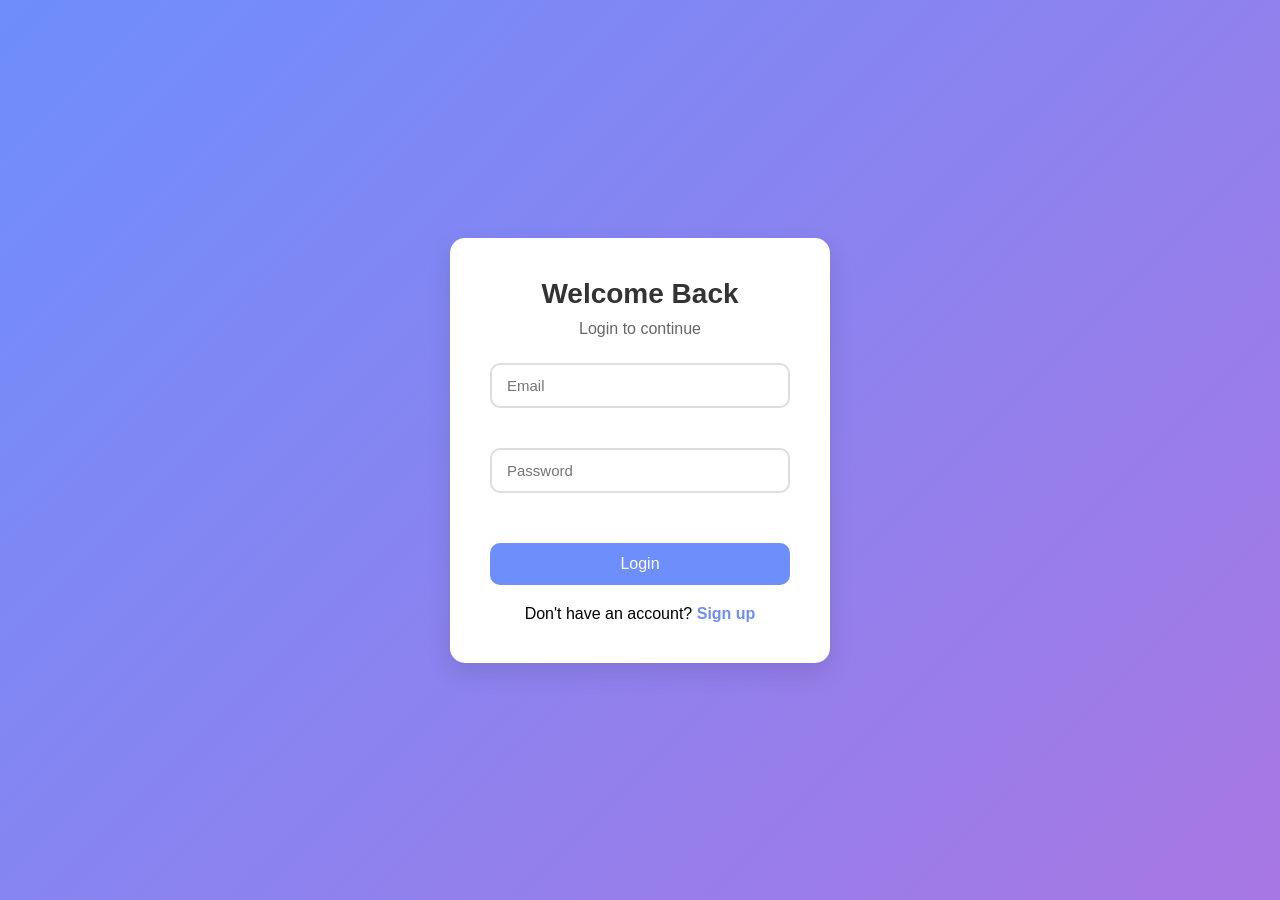
==== login.html @ f732f0d7 "login & signup Pages" ====
<!DOCTYPE html>
<html lang="en">
<head>
    <meta charset="UTF-8">
    <meta name="viewport" content="width=device-width, initial-scale=1.0">
    <title>Creative Login Page</title>
    <link rel="stylesheet" href="login.css">
</head>
<body>

<div class="container">
    <div class="login-box">
        <h2>Welcome Back</h2>
        <p class="subtitle">Login to continue</p>

        <form id="loginForm">
            <div class="input-group">
                <input type="text" id="email" placeholder="Email">
                <small class="error" id="emailError"></small>
            </div>

            <div class="input-group">
                <input type="password" id="password" placeholder="Password">
                <small class="error" id="passwordError"></small>
            </div>

            <button type="submit">Login</button>
        </form>

        <p class="footer-text">Don't have an account? <a href="signup.html">Sign up</a></p>
    </div>
</div>

<script src="app.js"></script>
</body>
</html>
---- login.css ----
* {
    margin: 0;
    padding: 0;
    box-sizing: border-box;
    font-family: "Poppins", sans-serif;
}

body {
    background: linear-gradient(135deg, #6e8efb, #a777e3);
    height: 100vh;
    display: flex;
    justify-content: center;
    align-items: center;
}

.container {
    width: 100%;
    padding: 20px;
}

.login-box {
    background: #fff;
    padding: 40px;
    border-radius: 15px;
    max-width: 380px;
    margin: auto;
    box-shadow: 0 10px 25px rgba(0,0,0,0.1);
    animation: fadeIn 0.7s ease-in-out;
}

.login-box h2 {
    text-align: center;
    margin-bottom: 10px;
    font-size: 28px;
    color: #333;
}

.subtitle {
    text-align: center;
    margin-bottom: 25px;
    color: #666;
}

.input-group {
    margin-bottom: 20px;
}

.input-group input {
    width: 100%;
    padding: 12px 15px;
    border: 2px solid #ddd;
    border-radius: 10px;
    font-size: 15px;
    transition: 0.3s;
}

.input-group input:focus {
    border-color: #6e8efb;
    outline: none;
}

.error {
    color: red;
    font-size: 13px;
    margin-top: 5px;
    display: block;
    height: 15px;
}

button {
    width: 100%;
    padding: 12px;
    background: #6e8efb;
    border: none;
    border-radius: 10px;
    color: white;
    font-size: 16px;
    cursor: pointer;
    margin-top: 10px;
    transition: 0.3s;
}

button:hover {
    background: #5a74d8;
}

.footer-text {
    text-align: center;
    margin-top: 20px;
}

.footer-text a {
    color: #6e8efb;
    text-decoration: none;
    font-weight: 600;
}

/* ✨ Fade Animation */
@keyframes fadeIn {
    from { opacity: 0; transform: translateY(20px); }
    to { opacity: 1; transform: translateY(0); }
}

/* 📱 Responsive */
@media (max-width: 480px) {
    .login-box {
        padding: 30px;
    }
}
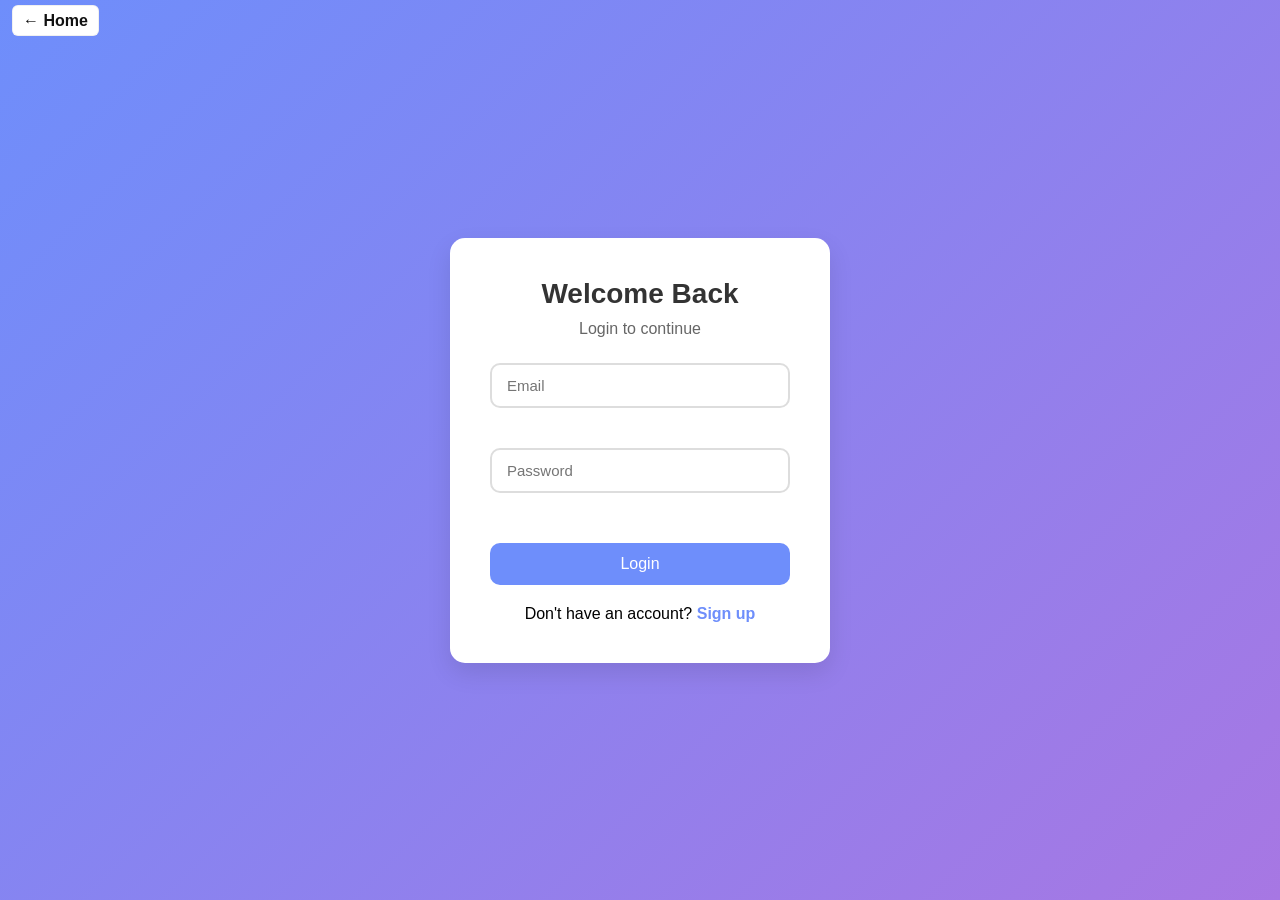
==== commit cda4b779: "create index page" ====
--- a/login.html
+++ b/login.html
@@ -7,6 +7,10 @@
     <link rel="stylesheet" href="login.css">
 </head>
 <body>
+<!-- added small link to return to homepage -->
+<p style="position:fixed; top:12px; left:12px; margin:0; z-index:60;">
+	<a href="index.html" style="text-decoration:none;color:#111;background:#fff;padding:6px 10px;border-radius:6px;border:1px solid rgba(0,0,0,0.06);font-weight:600;">← Home</a>
+</p>
 
 <div class="container">
     <div class="login-box">
--- a/login.css
+++ b/login.css
@@ -12,6 +12,7 @@
     justify-content: center;
     align-items: center;
 }
+/* sadfasdf */
 
 .container {
     width: 100%;
